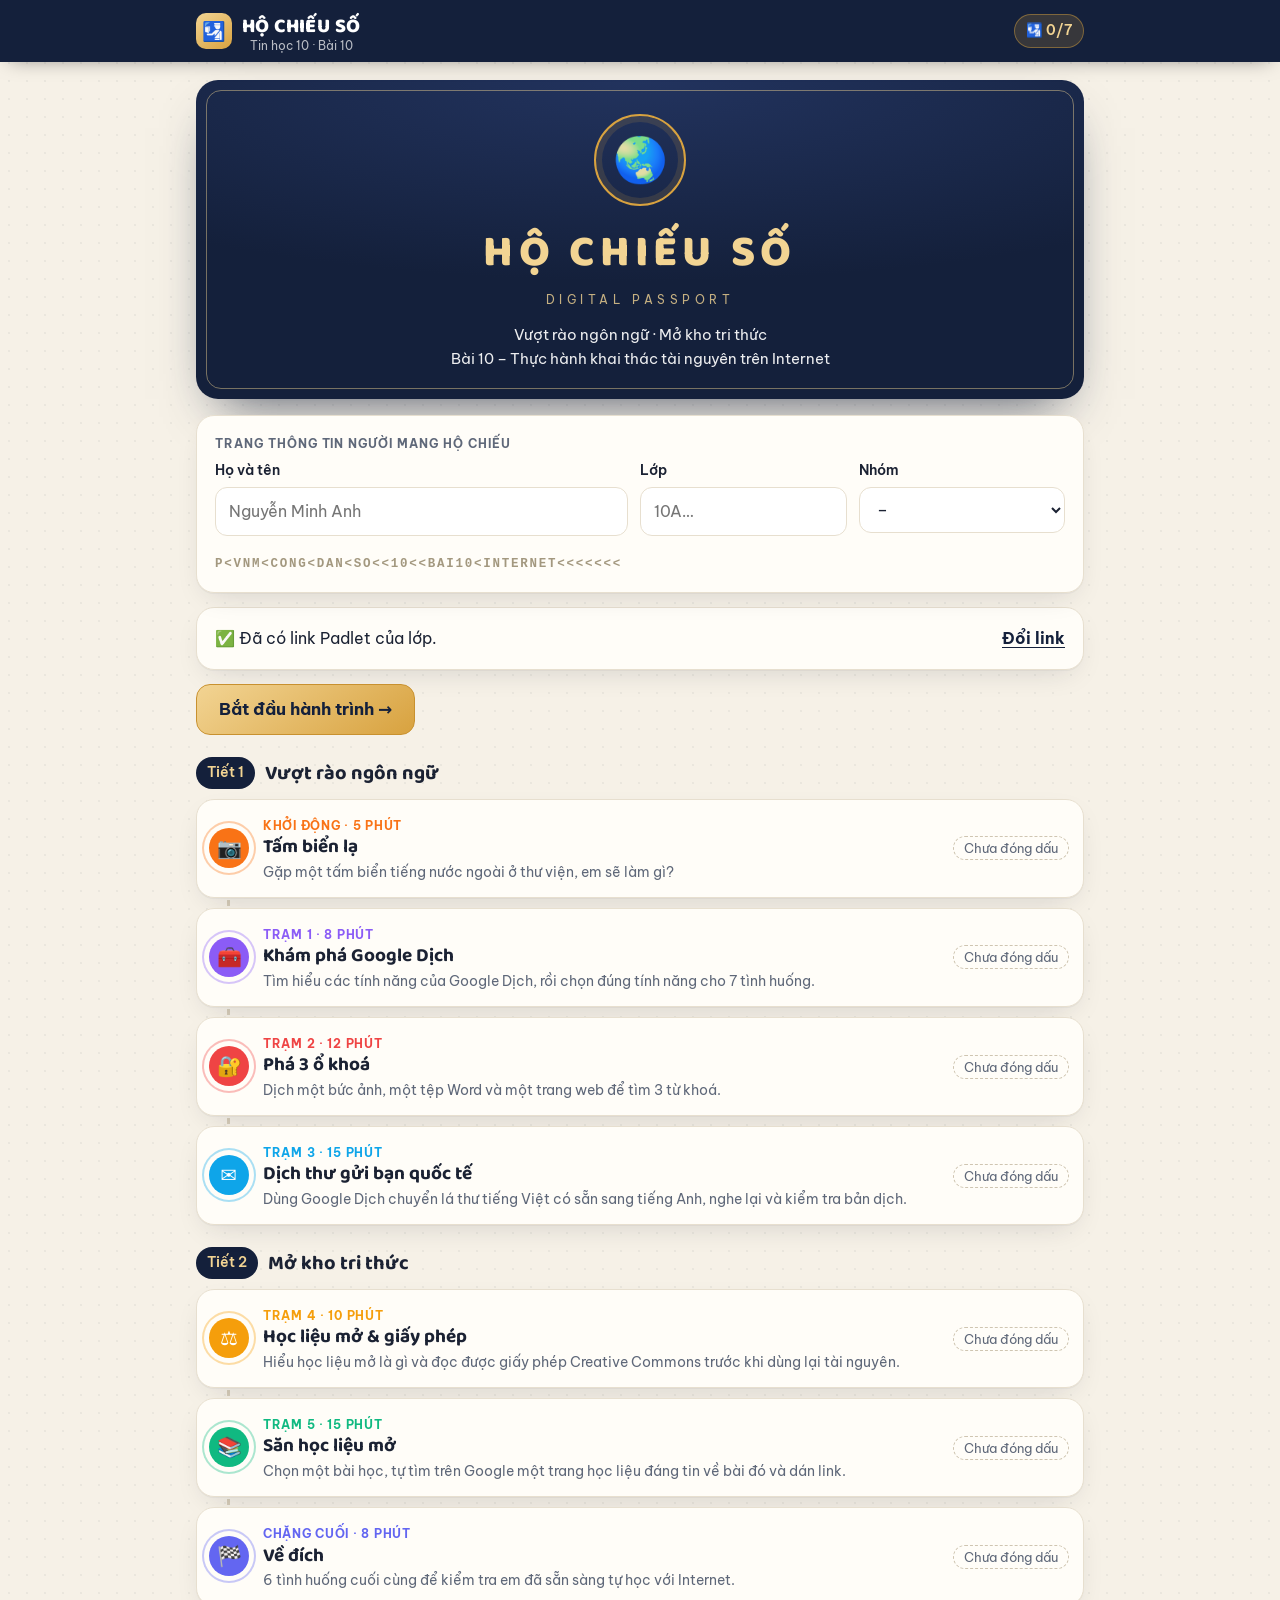
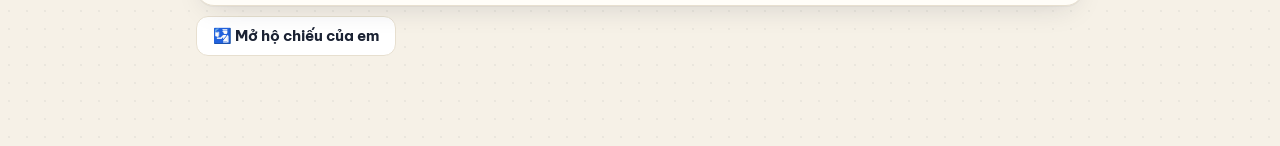
==== index.html @ a66eea4d "Hộ chiếu số: web hỗ trợ Bài 10 Tin học 10 Hành trình 7 trạm khai thác tài nguyên Internet (dịch máy," ====
<!doctype html>
<html lang="vi">
<head>
<meta charset="utf-8">
<meta name="viewport" content="width=device-width, initial-scale=1">
<title>Hộ chiếu số – Bài 10</title>
<meta name="description" content="Hành trình khai thác tài nguyên trên Internet – Tin học 10">
<link rel="preconnect" href="https://fonts.googleapis.com">
<link rel="preconnect" href="https://fonts.gstatic.com" crossorigin>
<link href="https://fonts.googleapis.com/css2?family=Baloo+2:wght@600;700;800&family=Be+Vietnam+Pro:wght@400;500;600;700&display=swap" rel="stylesheet">
<link rel="stylesheet" href="css/style.css">
</head>
<body>
<header class="bar">
  <div class="bar-in">
    <button class="logo" data-nav="home" aria-label="Về bản đồ hành trình">
      <span class="logo-mark" aria-hidden="true">🛂</span>
      <span><b>HỘ CHIẾU SỐ</b><small>Tin học 10 · Bài 10</small></span>
    </button>
    <div class="bar-right">
      <span class="who" id="who"></span>
      <button class="pill gold" data-nav="passport" id="stampCount" style="cursor:pointer;background:rgba(216,162,63,.18)">🛂 0/7</button>
    </div>
  </div>
</header>
<main id="app" aria-live="polite"></main>
<div class="toast" id="toast" role="status"></div>

<script src="js/config.js"></script>
<script src="js/data.js"></script>
<script src="js/app.js"></script>
</body>
</html>
---- css/style.css ----
/* ============ HỘ CHIẾU SỐ – giao diện ============ */
:root {
  --paper: #f6f1e7;
  --paper-2: #efe7d8;
  --card: #fffdf8;
  --ink: #1b2233;
  --muted: #5f6879;
  --line: #e7dfcf;
  --navy: #14203b;
  --navy-2: #22335e;
  --gold: #d8a23f;
  --gold-2: #f2d493;
  --ok: #15803d;
  --ok-soft: #e4f6ea;
  --bad: #c2410c;
  --bad-soft: #fdece4;
  --c: #14203b; /* màu trạm hiện tại */
  --r: 18px;
  --shadow: 0 1px 0 rgba(27, 34, 51, .04), 0 10px 30px -12px rgba(27, 34, 51, .18);
  --head: "Baloo 2", "Be Vietnam Pro", system-ui, sans-serif;
  --body: "Be Vietnam Pro", "Segoe UI", system-ui, -apple-system, Roboto, sans-serif;
}
* { box-sizing: border-box; }
html { -webkit-text-size-adjust: 100%; }
body {
  margin: 0; color: var(--ink); font: 16px/1.6 var(--body);
  background: var(--paper) radial-gradient(rgba(27, 34, 51, .05) 1px, transparent 1.2px) 0 0 / 18px 18px;
  min-height: 100vh;
}
img { max-width: 100%; display: block; }
a { color: inherit; }
button, input, select, textarea { font: inherit; color: inherit; }
h1, h2, h3 { font-family: var(--head); line-height: 1.15; margin: 0; letter-spacing: -.005em; }
h1 { font-size: clamp(28px, 6vw, 40px); font-weight: 800; }
h2 { font-size: 23px; font-weight: 700; }
h3 { font-size: 19px; font-weight: 700; }
p { margin: 0 0 10px; }
.muted { color: var(--muted); }
.small { font-size: 14px; }
.hidden { display: none !important; }
:focus-visible { outline: 3px solid var(--gold); outline-offset: 2px; border-radius: 8px; }

/* ---------- thanh trên ---------- */
.bar { position: sticky; top: 0; z-index: 20; background: var(--navy); color: #fff; box-shadow: 0 6px 20px -10px rgba(0, 0, 0, .5); }
.bar-in { max-width: 920px; margin: 0 auto; padding: 10px 16px; display: flex; align-items: center; gap: 12px; }
.logo { display: flex; align-items: center; gap: 10px; text-decoration: none; background: none; border: 0; cursor: pointer; padding: 0; color: #fff; }
.logo-mark { width: 36px; height: 36px; border-radius: 10px; background: linear-gradient(145deg, var(--gold-2), var(--gold)); color: var(--navy); display: grid; place-items: center; font-size: 19px; }
.logo b { font-family: var(--head); font-size: 20px; font-weight: 800; letter-spacing: .02em; }
.logo small { display: block; font-size: 11.5px; opacity: .7; line-height: 1; margin-top: -2px; }
.bar-right { margin-left: auto; display: flex; align-items: center; gap: 8px; }
.pill { display: inline-flex; align-items: center; gap: 6px; padding: 5px 11px; border-radius: 999px; font-size: 13.5px; font-weight: 600; }
.pill.gold { background: rgba(216, 162, 63, .18); color: var(--gold-2); border: 1px solid rgba(216, 162, 63, .45); }
.bar .who { font-size: 13.5px; opacity: .85; max-width: 38vw; overflow: hidden; text-overflow: ellipsis; white-space: nowrap; }
.logo b, .logo small, .pill { white-space: nowrap; }
@media (max-width: 560px) {
  .bar .who, .logo small { display: none; }
  .logo b { font-size: 18px; }
  .logo-mark { width: 32px; height: 32px; font-size: 17px; }
}

main { max-width: 920px; margin: 0 auto; padding: 18px 16px 90px; }
.view { animation: rise .35s ease both; }
@keyframes rise { from { opacity: 0; transform: translateY(10px); } to { opacity: 1; transform: none; } }

/* ---------- thẻ & nút ---------- */
.card { background: var(--card); border: 1px solid var(--line); border-radius: var(--r); box-shadow: var(--shadow); padding: 18px; margin: 0 0 14px; }
.card.tint { background: color-mix(in srgb, var(--c) 7%, var(--card)); border-color: color-mix(in srgb, var(--c) 22%, var(--line)); }
.label { font-size: 12px; font-weight: 700; letter-spacing: .08em; text-transform: uppercase; color: var(--muted); margin-bottom: 6px; }
.row { display: flex; gap: 8px; flex-wrap: wrap; align-items: center; }
.grid2 { display: grid; grid-template-columns: 1fr 1fr; gap: 14px; }
@media (max-width: 680px) { .grid2 { grid-template-columns: 1fr; } }

.btn {
  display: inline-flex; align-items: center; justify-content: center; gap: 8px; cursor: pointer; text-decoration: none;
  border: 1.5px solid var(--line); background: #fff; color: var(--ink); border-radius: 12px;
  padding: 10px 16px; font-weight: 650; font-size: 15px; line-height: 1.2; transition: transform .08s, box-shadow .15s, background .15s;
}
.btn:hover { box-shadow: 0 4px 14px -6px rgba(27, 34, 51, .35); }
.btn:active { transform: translateY(1px); }
.btn.navy { background: var(--navy); border-color: var(--navy); color: #fff; }
.btn.go { background: var(--c); border-color: var(--c); color: #fff; }
.btn.gold { background: linear-gradient(145deg, var(--gold-2), var(--gold)); border-color: #c8912f; color: var(--navy); }
.btn.ghost { background: transparent; }
.btn.big { padding: 14px 22px; font-size: 17px; border-radius: 14px; }
.btn:disabled, .btn.disabled { opacity: .45; cursor: not-allowed; box-shadow: none; }
.btn.disabled { pointer-events: none; }
textarea:disabled, input:disabled { background: var(--paper-2); cursor: not-allowed; }
.link { background: none; border: 0; padding: 0; color: var(--c); font-weight: 650; cursor: pointer; text-decoration: underline; text-underline-offset: 3px; }

input[type=text], input[type=url], select, textarea {
  width: 100%; border: 1.5px solid var(--line); background: #fff; border-radius: 12px; padding: 11px 13px; transition: border-color .15s;
}
textarea { min-height: 96px; resize: vertical; line-height: 1.5; }
input:focus, select:focus, textarea:focus { outline: none; border-color: var(--c); box-shadow: 0 0 0 3px color-mix(in srgb, var(--c) 18%, transparent); }
.field { margin: 0 0 12px; }
.field > span { display: block; font-size: 14px; font-weight: 600; margin-bottom: 5px; }

/* ---------- bìa hộ chiếu ---------- */
.cover {
  position: relative; overflow: hidden; border-radius: 22px; color: var(--gold-2); text-align: center;
  padding: 34px 20px 28px; margin-bottom: 16px;
  background: radial-gradient(120% 90% at 50% 0%, var(--navy-2), var(--navy) 70%);
  box-shadow: 0 24px 50px -24px rgba(20, 32, 59, .8);
}
.cover::before { content: ""; position: absolute; inset: 10px; border: 1.5px solid rgba(242, 212, 147, .45); border-radius: 15px; pointer-events: none; }
.cover .emblem {
  width: 92px; height: 92px; margin: 0 auto 12px; border-radius: 50%; display: grid; place-items: center; font-size: 44px;
  border: 2px solid var(--gold); box-shadow: inset 0 0 0 6px rgba(216, 162, 63, .15);
}
.cover .t1 { font-family: var(--head); font-size: clamp(30px, 7vw, 44px); font-weight: 800; letter-spacing: .12em; color: var(--gold-2); }
.cover .t2 { letter-spacing: .38em; font-size: 12px; opacity: .8; margin-top: 2px; }
.cover .t3 { color: #fff; opacity: .92; margin-top: 14px; font-size: 15px; }
.datapage { position: relative; overflow: hidden; }
.datapage .mrz { font: 600 12.5px/1.4 ui-monospace, Consolas, monospace; letter-spacing: .14em; color: #a3987f; margin-top: 8px; word-break: break-all; }
.idgrid { display: grid; grid-template-columns: 2fr 1fr 1fr; gap: 12px; }
@media (max-width: 560px) { .idgrid { grid-template-columns: 1fr 1fr; } .idgrid .full { grid-column: 1 / -1; } }

/* ---------- bản đồ hành trình ---------- */
.part { display: flex; align-items: center; gap: 10px; margin: 22px 0 10px; }
.part b { font-family: var(--head); font-size: 20px; }
.part .pill { background: var(--navy); color: var(--gold-2); }
.route { list-style: none; margin: 0; padding: 0; position: relative; }
.route::before { content: ""; position: absolute; left: 31px; top: 10px; bottom: 10px; border-left: 3px dashed #d6ccb8; }
.stop { position: relative; display: flex; align-items: center; gap: 14px; width: 100%; text-align: left; cursor: pointer;
  background: var(--card); border: 1px solid var(--line); border-radius: var(--r); padding: 12px 14px 12px 12px; margin: 0 0 10px; box-shadow: var(--shadow); transition: transform .12s, border-color .15s; }
.stop:hover { transform: translateX(3px); border-color: var(--sc); }
.stop .node { flex: 0 0 40px; height: 40px; border-radius: 50%; display: grid; place-items: center; font-size: 20px; background: var(--sc); color: #fff; box-shadow: 0 0 0 5px var(--card), 0 0 0 7px color-mix(in srgb, var(--sc) 35%, transparent); z-index: 1; }
.stop .txt { flex: 1; min-width: 0; }
.stop .no { font-size: 12px; font-weight: 700; letter-spacing: .06em; text-transform: uppercase; color: var(--sc); }
.stop .nm { font-family: var(--head); font-weight: 700; font-size: 19px; line-height: 1.15; }
.stop .gl { font-size: 13.5px; color: var(--muted); }
.stop .st { flex: 0 0 auto; }
.stop .mini-stamp { width: 54px; height: 54px; transform: rotate(-10deg); }
.stop .todo { font-size: 13px; color: var(--muted); border: 1.5px dashed #cfc5b1; border-radius: 999px; padding: 3px 10px; white-space: nowrap; }

/* ---------- đầu trạm ---------- */
.hero {
  position: relative; overflow: hidden; color: #fff; border-radius: 22px; padding: 20px 20px 22px; margin-bottom: 16px;
  background: linear-gradient(135deg, var(--c), color-mix(in srgb, var(--c) 60%, #14203b));
  box-shadow: 0 20px 40px -24px color-mix(in srgb, var(--c) 80%, #000);
}
.hero::after { content: attr(data-emoji); position: absolute; right: -10px; bottom: -28px; font-size: 130px; opacity: .18; transform: rotate(-12deg); }
.hero .back { background: rgba(255, 255, 255, .16); border: 1px solid rgba(255, 255, 255, .3); color: #fff; border-radius: 999px; padding: 5px 12px; font-size: 14px; cursor: pointer; margin-bottom: 12px; }
.hero .meta { font-size: 13px; font-weight: 700; letter-spacing: .08em; text-transform: uppercase; opacity: .9; }
.hero h1 { color: #fff; margin: 2px 0 6px; }
.hero p { margin: 0; max-width: 560px; opacity: .95; }
.progressbar { height: 8px; background: rgba(255, 255, 255, .25); border-radius: 99px; overflow: hidden; margin-top: 14px; max-width: 360px; }
.progressbar i { display: block; height: 100%; background: #fff; border-radius: 99px; transition: width .4s; }

/* ---------- bước ---------- */
.steps { list-style: none; counter-reset: s; padding: 0; margin: 8px 0 12px; }
.steps li { counter-increment: s; position: relative; padding: 6px 0 6px 40px; }
.steps li::before { content: counter(s); position: absolute; left: 0; top: 5px; width: 28px; height: 28px; border-radius: 50%; background: color-mix(in srgb, var(--c) 14%, #fff); color: var(--c); font-weight: 800; display: grid; place-items: center; font-size: 14px; }

/* ---------- lựa chọn ---------- */
.opts { display: grid; gap: 8px; grid-template-columns: 1fr 1fr; }
.opts.one { grid-template-columns: 1fr; }
@media (max-width: 560px) { .opts { grid-template-columns: 1fr; } }
.opt { display: flex; gap: 10px; align-items: center; text-align: left; cursor: pointer; background: #fff; border: 1.5px solid var(--line); border-radius: 12px; padding: 10px 12px; transition: border-color .12s, background .12s, transform .08s; }
.opt:hover:not(:disabled) { border-color: var(--c); transform: translateY(-1px); }
.opt .k { flex: 0 0 30px; height: 30px; border-radius: 9px; display: grid; place-items: center; background: var(--paper-2); font-weight: 800; font-size: 15px; }
.opt.sel { border-color: var(--c); background: color-mix(in srgb, var(--c) 9%, #fff); }
.opt.right { border-color: var(--ok); background: var(--ok-soft); }
.opt.right .k { background: var(--ok); color: #fff; }
.opt.wrong { border-color: var(--bad); background: var(--bad-soft); }
.opt.wrong .k { background: var(--bad); color: #fff; }
.opt:disabled { cursor: default; }
.fb { border-radius: 12px; padding: 10px 13px; margin-top: 10px; font-size: 15px; }
.fb.ok { background: var(--ok-soft); color: #14532d; }
.fb.no { background: var(--bad-soft); color: #7c2d12; }
.fb.info { background: color-mix(in srgb, var(--c) 9%, #fff); }

.qcard { position: relative; }
.qcard .num { position: absolute; top: -10px; left: 16px; background: var(--c); color: #fff; font-weight: 800; font-size: 13px; border-radius: 999px; padding: 2px 10px; }
.qcard .q { font-weight: 650; font-size: 17px; margin: 6px 0 12px; }

/* ---------- ô mã ---------- */
.codebox { display: flex; gap: 8px; }
.codebox input { font-size: 18px; font-weight: 600; letter-spacing: .02em; }
.codebox .btn { flex: 0 0 auto; }
.shake { animation: shake .4s; }
@keyframes shake { 20%, 60% { transform: translateX(-6px); } 40%, 80% { transform: translateX(6px); } }

/* ---------- ổ khoá ---------- */
.lock { position: relative; }
.lock .lk-head { display: flex; align-items: center; gap: 12px; margin-bottom: 8px; }
.lock .padlock { width: 50px; height: 50px; flex: 0 0 50px; border-radius: 14px; display: grid; place-items: center; font-size: 26px; background: var(--bad-soft); transition: transform .3s; }
.lock.open .padlock { background: var(--ok-soft); transform: rotate(-8deg) scale(1.05); }
.lock .tag { font-size: 12.5px; font-weight: 700; border-radius: 999px; padding: 2px 9px; background: var(--paper-2); }
.lock.open { border-color: #9fd8b2; }
.preview { border-radius: 14px; overflow: hidden; border: 1px solid var(--line); margin: 10px 0; background: #fff; }
.preview img { width: 100%; max-height: 520px; object-fit: contain; background: #111; }

/* ---------- bàn dịch ---------- */
.stepper { display: grid; gap: 12px; }
.dstep { border-left: 4px solid color-mix(in srgb, var(--c) 30%, var(--line)); padding: 2px 0 4px 14px; }
.dstep.done { border-left-color: var(--ok); }
.dstep h3 { display: flex; align-items: center; gap: 8px; margin-bottom: 8px; }
.dstep h3 .n { width: 28px; height: 28px; border-radius: 50%; background: var(--c); color: #fff; font-size: 15px; display: grid; place-items: center; }
.dstep.done h3 .n { background: var(--ok); }
.compare { display: grid; grid-template-columns: 1fr 1fr; gap: 10px; }
.compare > div { background: #fff; border: 1px solid var(--line); border-radius: 12px; padding: 10px 12px; font-size: 15px; min-height: 64px; white-space: pre-wrap; }
@media (max-width: 560px) { .compare { grid-template-columns: 1fr; } }
.tips { display: grid; grid-template-columns: repeat(auto-fit, minmax(190px, 1fr)); gap: 10px; }
@media (max-width: 560px) { .tips { grid-template-columns: 1fr 1fr; } .tip { font-size: 13.5px; padding: 10px; } .tip b { font-size: 15.5px; } }
.tip { background: #fff; border: 1px solid var(--line); border-radius: 14px; padding: 12px; font-size: 14.5px; }
.tip b { display: block; font-family: var(--head); font-size: 17px; color: var(--c); }
.checks label { display: flex; gap: 10px; align-items: flex-start; padding: 6px 0; cursor: pointer; }
.checks input { width: 20px; height: 20px; margin-top: 3px; accent-color: var(--c); flex: 0 0 auto; }

/* ---------- thẻ kết quả để dán Padlet ---------- */
.ticket { background: #fff; border: 2px dashed color-mix(in srgb, var(--c) 45%, var(--line)); border-radius: 16px; padding: 14px 16px; white-space: pre-wrap; font-size: 15px; line-height: 1.55; }
.submit-box { background: var(--navy); color: #fff; border-radius: 18px; padding: 16px; margin-top: 12px; }
.submit-box h3 { color: var(--gold-2); margin-bottom: 6px; }
.submit-box ol { margin: 6px 0 12px; padding-left: 20px; }
.submit-box .btn { border-color: transparent; }
.submit-box .note { font-size: 13.5px; opacity: .8; }

/* ---------- thẻ nhu cầu ---------- */
.needs { display: grid; grid-template-columns: repeat(8, 1fr); gap: 8px; }
@media (max-width: 560px) { .needs { grid-template-columns: repeat(4, 1fr); } }
.needs button { height: 72px; border-radius: 12px; border: 1.5px solid var(--line); background: linear-gradient(160deg, #fff, var(--paper-2)); cursor: pointer; font-family: var(--head); font-size: 26px; font-weight: 800; color: var(--c); display: grid; place-items: center; }
.needs button[aria-pressed="true"] { background: var(--c); color: #fff; border-color: var(--c); transform: translateY(-3px); box-shadow: var(--shadow); }
.needcard { position: relative; border-radius: 20px; padding: 22px 20px 20px 20px; color: #fff; background: linear-gradient(150deg, var(--c), color-mix(in srgb, var(--c) 55%, #14203b)); margin-top: 12px; }
.needcard .big { font-size: 40px; line-height: 1; }
.needcard .q { font-family: var(--head); font-size: 23px; font-weight: 700; line-height: 1.25; margin: 10px 0 0; }
.needcard .corner { position: absolute; top: 14px; right: 16px; font-family: var(--head); font-weight: 800; opacity: .75; }
.repos { display: grid; grid-template-columns: repeat(auto-fill, minmax(210px, 1fr)); gap: 10px; }
.repo { display: block; text-decoration: none; background: #fff; border: 1.5px solid var(--line); border-radius: 14px; padding: 11px 13px; transition: border-color .12s, transform .1s; }
.repo:hover { border-color: var(--c); transform: translateY(-2px); }
.repo b { display: block; font-size: 15.5px; }
.repo span { display: block; font-size: 13px; color: var(--muted); }
.repo em { font-style: normal; font-size: 12px; font-weight: 700; color: var(--c); }
.repo.hot { border-color: var(--c); box-shadow: 0 0 0 3px color-mix(in srgb, var(--c) 15%, transparent); }
.stars { display: flex; gap: 4px; }
.stars button { background: none; border: 0; font-size: 28px; cursor: pointer; filter: grayscale(1); opacity: .45; padding: 0 2px; }
.stars button.on { filter: none; opacity: 1; }
.seg { display: inline-flex; background: var(--paper-2); border-radius: 12px; padding: 3px; gap: 3px; flex-wrap: wrap; }
.seg button { border: 0; background: transparent; border-radius: 9px; padding: 7px 12px; cursor: pointer; font-weight: 600; font-size: 14px; }
.seg button[aria-pressed="true"] { background: #fff; box-shadow: 0 1px 4px rgba(0, 0, 0, .12); color: var(--c); }

/* ---------- giấy phép ---------- */
.cc-legend { display: flex; flex-wrap: wrap; gap: 8px; }
.cc { display: inline-flex; align-items: center; gap: 6px; border-radius: 999px; padding: 5px 11px 5px 5px; background: #fff; border: 1.5px solid var(--line); font-size: 14px; }
.cc b { background: #1b1b1b; color: #fff; border-radius: 999px; padding: 2px 9px; font-size: 12.5px; letter-spacing: .04em; }
.lic-tag { display: inline-block; background: #1b1b1b; color: #fff; border-radius: 8px; padding: 3px 10px; font-weight: 700; font-size: 13.5px; letter-spacing: .03em; margin-bottom: 8px; }
.yn { display: grid; grid-template-columns: 1fr 1fr; gap: 8px; }
.yn .opt { justify-content: center; font-weight: 700; font-size: 16px; }
.arr-box { background: var(--warn-soft, #fef3c7); border: 1.5px solid #f0c36d; margin-top: 14px; }
.arr-box h3 { color: #92600c; }

/* ---------- hướng dẫn từng bước ---------- */
.step-no { display: inline-block; font-size: 12.5px; font-weight: 800; letter-spacing: .08em; text-transform: uppercase; color: var(--c); background: color-mix(in srgb, var(--c) 12%, #fff); border-radius: 999px; padding: 3px 11px; margin-bottom: 6px; }
.guide { background: color-mix(in srgb, var(--c) 6%, #fff); border: 1px dashed color-mix(in srgb, var(--c) 35%, var(--line)); border-radius: 14px; padding: 10px 14px; margin: 0 0 12px; font-size: 15px; }
.guide ol { margin: 4px 0 0; padding-left: 20px; }
.guide li { margin: 2px 0; }
.guide .when { margin-top: 8px; padding-top: 8px; border-top: 1px dashed color-mix(in srgb, var(--c) 30%, var(--line)); color: #3f4a5c; }
.dstep.card { border-left: 5px solid color-mix(in srgb, var(--c) 35%, var(--line)); }
.dstep.card.done { border-left-color: var(--ok); }
.dstep.locked { opacity: .5; pointer-events: none; filter: grayscale(.4); }
.flow { display: flex; flex-wrap: wrap; align-items: center; gap: 6px; font-size: 14.5px; }
.flow span { background: #fff; border: 1.5px solid color-mix(in srgb, var(--c) 35%, var(--line)); border-radius: 999px; padding: 5px 12px; font-weight: 650; }
.flow b { color: var(--c); font-size: 13px; }
.rules { list-style: none; padding: 10px 12px; margin: 8px 0 0; background: var(--paper-2); border-radius: 12px; font-size: 14.5px; }
.rules li { padding: 3px 0; color: #5a4a3a; }
.rules li.ok { color: var(--ok); }
.needcard .kw { margin: 12px 0 0; font-size: 15px; opacity: .95; }
.grid3 { display: grid; grid-template-columns: repeat(3, 1fr); gap: 12px; }
@media (max-width: 760px) { .grid3 { grid-template-columns: 1fr; } }
.where-box { margin-top: 4px; }

/* ---------- Trạm 4: quy tắc ghép kí hiệu CC ---------- */
.cc-chain { display: flex; flex-wrap: wrap; align-items: center; gap: 8px; margin: 10px 0 6px; }
.cc-chain b { color: var(--c); font-size: 20px; }
.cc-box { display: inline-flex; flex-direction: column; align-items: center; background: #1b1b1b; color: #fff; font-weight: 800; letter-spacing: .04em; border-radius: 10px; padding: 8px 14px; font-size: 17px; line-height: 1.1; }
.cc-box.opt-box { background: #fff; color: #1b1b1b; border: 2px dashed #1b1b1b; }
.cc-box i { font-style: normal; font-weight: 500; font-size: 13px; }
.cc-box small { font-size: 11px; font-weight: 600; color: var(--muted); letter-spacing: 0; margin-top: 2px; }

/* ---------- Trạm 5: dấu hiệu trang đáng tin ---------- */
.signs { border-radius: 14px; padding: 12px 14px; font-size: 14.5px; }
.signs ul { margin: 6px 0 0; padding-left: 18px; }
.signs.good { background: var(--ok-soft); color: #14532d; }
.signs.bad { background: var(--bad-soft); color: #7c2d12; }
.ticket.full { max-height: 380px; overflow: auto; font-size: 14.5px; }

/* ---------- Trạm 3: lá thư ---------- */
.outline { display: grid; grid-template-columns: repeat(auto-fit, minmax(160px, 1fr)); gap: 8px; margin: 0 0 12px; }
.outline div { background: #fff; border: 1px solid var(--line); border-radius: 12px; padding: 8px 10px; font-size: 14px; }
.outline b { display: block; color: var(--c); font-size: 14.5px; }
.outline span { color: var(--muted); }
textarea.letter { min-height: 220px; font-size: 16px; line-height: 1.65; }
.wc { display: flex; align-items: center; gap: 12px; margin-top: 8px; font-size: 14.5px; }
.wc-bar { flex: 0 0 140px; height: 8px; background: var(--paper-2); border-radius: 99px; overflow: hidden; }
.wc-bar i { display: block; height: 100%; background: var(--c); border-radius: 99px; transition: width .2s; }

/* ---------- Trạm 5: chọn bài học, chọn kho ---------- */
.topics { display: grid; grid-template-columns: repeat(4, 1fr); gap: 8px; }
@media (max-width: 760px) { .topics { grid-template-columns: 1fr 1fr; } }
.topic { display: flex; gap: 10px; align-items: center; text-align: left; cursor: pointer; background: #fff; border: 1.5px solid var(--line); border-radius: 14px; padding: 10px; transition: border-color .12s, transform .1s; }
.topic:hover { border-color: var(--c); transform: translateY(-1px); }
.topic .ti { font-size: 26px; flex: 0 0 auto; }
.topic small { display: block; font-size: 12px; font-weight: 700; color: var(--c); text-transform: uppercase; letter-spacing: .04em; }
.topic b { display: block; font-size: 14.5px; line-height: 1.3; }
.topic[aria-pressed="true"] { background: var(--c); border-color: var(--c); color: #fff; }
.topic[aria-pressed="true"] small { color: #fff; opacity: .85; }
.kwline { margin: 10px 0 0; font-size: 15px; }
.repo-pick { display: grid; grid-template-columns: repeat(auto-fill, minmax(200px, 1fr)); gap: 10px; }
.repo-pick .repo { position: relative; text-align: left; cursor: pointer; font: inherit; }
.repo.sel { border-color: var(--c); background: color-mix(in srgb, var(--c) 9%, #fff); box-shadow: 0 0 0 3px color-mix(in srgb, var(--c) 18%, transparent); }
.hot-tag { position: absolute; top: -9px; right: 10px; background: var(--c); color: #fff !important; font-style: normal; font-size: 11.5px; font-weight: 800; border-radius: 999px; padding: 1px 8px; }
.howto { margin-top: 12px; background: color-mix(in srgb, var(--c) 6%, #fff); border-radius: 14px; padding: 12px 14px; }

/* ---------- tính năng Google Dịch & ảnh minh hoạ ---------- */
.feats { display: grid; grid-template-columns: repeat(2, 1fr); gap: 12px; }
@media (max-width: 680px) { .feats { grid-template-columns: 1fr; } }
.feat { background: var(--card); border: 1px solid var(--line); border-radius: var(--r); box-shadow: var(--shadow); padding: 14px 16px; }
.feat-head { display: flex; gap: 12px; align-items: center; margin-bottom: 8px; }
.feat-ic { flex: 0 0 46px; height: 46px; border-radius: 14px; background: color-mix(in srgb, var(--c) 13%, #fff); display: grid; place-items: center; font-size: 24px; }
.feat .where { font-size: 12px; font-weight: 700; color: var(--c); }
.feat p { margin: 0 0 6px; }
.feat ul { margin: 0; padding-left: 18px; font-size: 14.5px; color: var(--muted); }
.fig { margin: 8px 0 12px; border-radius: 14px; overflow: hidden; border: 1px solid var(--line); background: #fff; }
.fig img { width: 100%; max-height: 300px; object-fit: contain; background: #f4f1ea; }

/* ---------- con dấu ---------- */
.stamp-svg text { font-family: var(--head); font-weight: 800; }
.stamp-overlay { position: fixed; inset: 0; z-index: 60; display: grid; place-items: center; background: rgba(20, 32, 59, .55); backdrop-filter: blur(3px); animation: fade .2s both; cursor: pointer; }
.stamp-overlay .inner { text-align: center; color: #fff; }
.stamp-overlay .stamp-svg { width: min(240px, 60vw); height: auto; animation: thump .55s cubic-bezier(.2, 1.6, .4, 1) both; filter: drop-shadow(0 10px 20px rgba(0, 0, 0, .35)); }
.stamp-overlay .msg { font-family: var(--head); font-size: 28px; font-weight: 800; margin-top: 14px; animation: rise .4s .35s both; }
.stamp-overlay .sub { opacity: .85; animation: rise .4s .45s both; }
@keyframes thump { 0% { transform: scale(2.6) rotate(-30deg); opacity: 0; } 60% { opacity: 1; } 100% { transform: scale(1) rotate(-12deg); opacity: 1; } }
@keyframes fade { from { opacity: 0; } }
.confetti { position: fixed; top: -12px; width: 10px; height: 14px; z-index: 61; border-radius: 2px; animation: fall linear forwards; pointer-events: none; }
@keyframes fall { to { transform: translateY(105vh) rotate(720deg); } }

/* ---------- trang hộ chiếu ---------- */
.stamps { display: grid; grid-template-columns: repeat(4, 1fr); gap: 12px; }
@media (max-width: 560px) { .stamps { grid-template-columns: repeat(3, 1fr); } }
.slot { aspect-ratio: 1; border: 2px dashed #d6ccb8; border-radius: 50%; display: grid; place-items: center; text-align: center; font-size: 12px; color: #a59a83; padding: 8px; }
.slot.filled { border: 0; padding: 0; }
.slot .stamp-svg { width: 100%; height: auto; }
.passport-page { background: #fffdf6 repeating-linear-gradient(0deg, transparent 0 27px, rgba(216, 162, 63, .09) 27px 28px); }
.result-list { list-style: none; padding: 0; margin: 10px 0 0; }
.result-list li { display: flex; justify-content: space-between; gap: 10px; padding: 8px 0; border-bottom: 1px dashed var(--line); }
.result-list li b { white-space: nowrap; }

.toast { position: fixed; left: 50%; bottom: 22px; transform: translateX(-50%) translateY(20px); background: var(--navy); color: #fff; padding: 11px 18px; border-radius: 12px; font-size: 14.5px; opacity: 0; transition: .25s; z-index: 70; pointer-events: none; max-width: 90vw; text-align: center; }
.toast.show { opacity: 1; transform: translateX(-50%) translateY(0); }
.nextbar { display: flex; justify-content: space-between; gap: 10px; margin-top: 18px; flex-wrap: wrap; }

/* ============ TRANG GIÁO VIÊN ============ */
.t main { max-width: 1240px; }
.t .bar-in { max-width: 1240px; flex-wrap: wrap; }
.tabs { display: flex; gap: 6px; overflow-x: auto; padding: 0 16px 10px; max-width: 1240px; margin: 0 auto; scrollbar-width: none; }
.tabs::-webkit-scrollbar { display: none; }
.tabs button { flex: 0 0 auto; border: 1px solid rgba(255, 255, 255, .22); background: transparent; color: #fff; border-radius: 999px; padding: 6px 13px; font-size: 14px; cursor: pointer; white-space: nowrap; }
.tabs button[aria-selected="true"] { background: var(--gold); border-color: var(--gold); color: var(--navy); font-weight: 700; }
.timer { display: flex; align-items: center; gap: 6px; margin-left: auto; flex-wrap: wrap; }
.timer button { border: 1px solid rgba(255, 255, 255, .25); background: rgba(255, 255, 255, .08); color: #fff; border-radius: 9px; padding: 5px 9px; cursor: pointer; font-size: 14px; }
.clock { font: 800 26px/1 var(--head); font-variant-numeric: tabular-nums; min-width: 96px; text-align: center; padding: 6px 10px; border-radius: 10px; background: rgba(255, 255, 255, .1); color: #fff; }
.clock.run { background: var(--gold); color: var(--navy); }
.clock.end { background: #dc2626; animation: blink 1s infinite; }
@keyframes blink { 50% { opacity: .5; } }
.proj { font-size: clamp(18px, 2.1vw, 26px); line-height: 1.45; }
.proj h2 { font-size: clamp(26px, 3vw, 38px); margin-bottom: 10px; }
.qrbox { background: #fff; border-radius: 16px; padding: 14px; display: grid; place-items: center; min-height: 140px; border: 1px solid var(--line); }
.qrcol { display: grid; justify-items: center; gap: 10px; text-align: center; }
.mono { font-family: ui-monospace, Consolas, monospace; font-size: 14px; word-break: break-all; }
table.t { width: 100%; border-collapse: collapse; font-size: 15px; background: #fff; border-radius: 12px; overflow: hidden; }
table.t th, table.t td { border: 1px solid var(--line); padding: 9px 11px; text-align: left; vertical-align: top; }
table.t th { background: var(--navy); color: #fff; font-weight: 600; }
.answer { background: var(--ok-soft); border-radius: 12px; padding: 12px 14px; font-weight: 600; }
.reveal-hide { filter: blur(9px); user-select: none; transition: filter .2s; }
@media print { .bar, .tabs, .no-print { display: none !important; } body { background: #fff; } .card { box-shadow: none; break-inside: avoid; } }
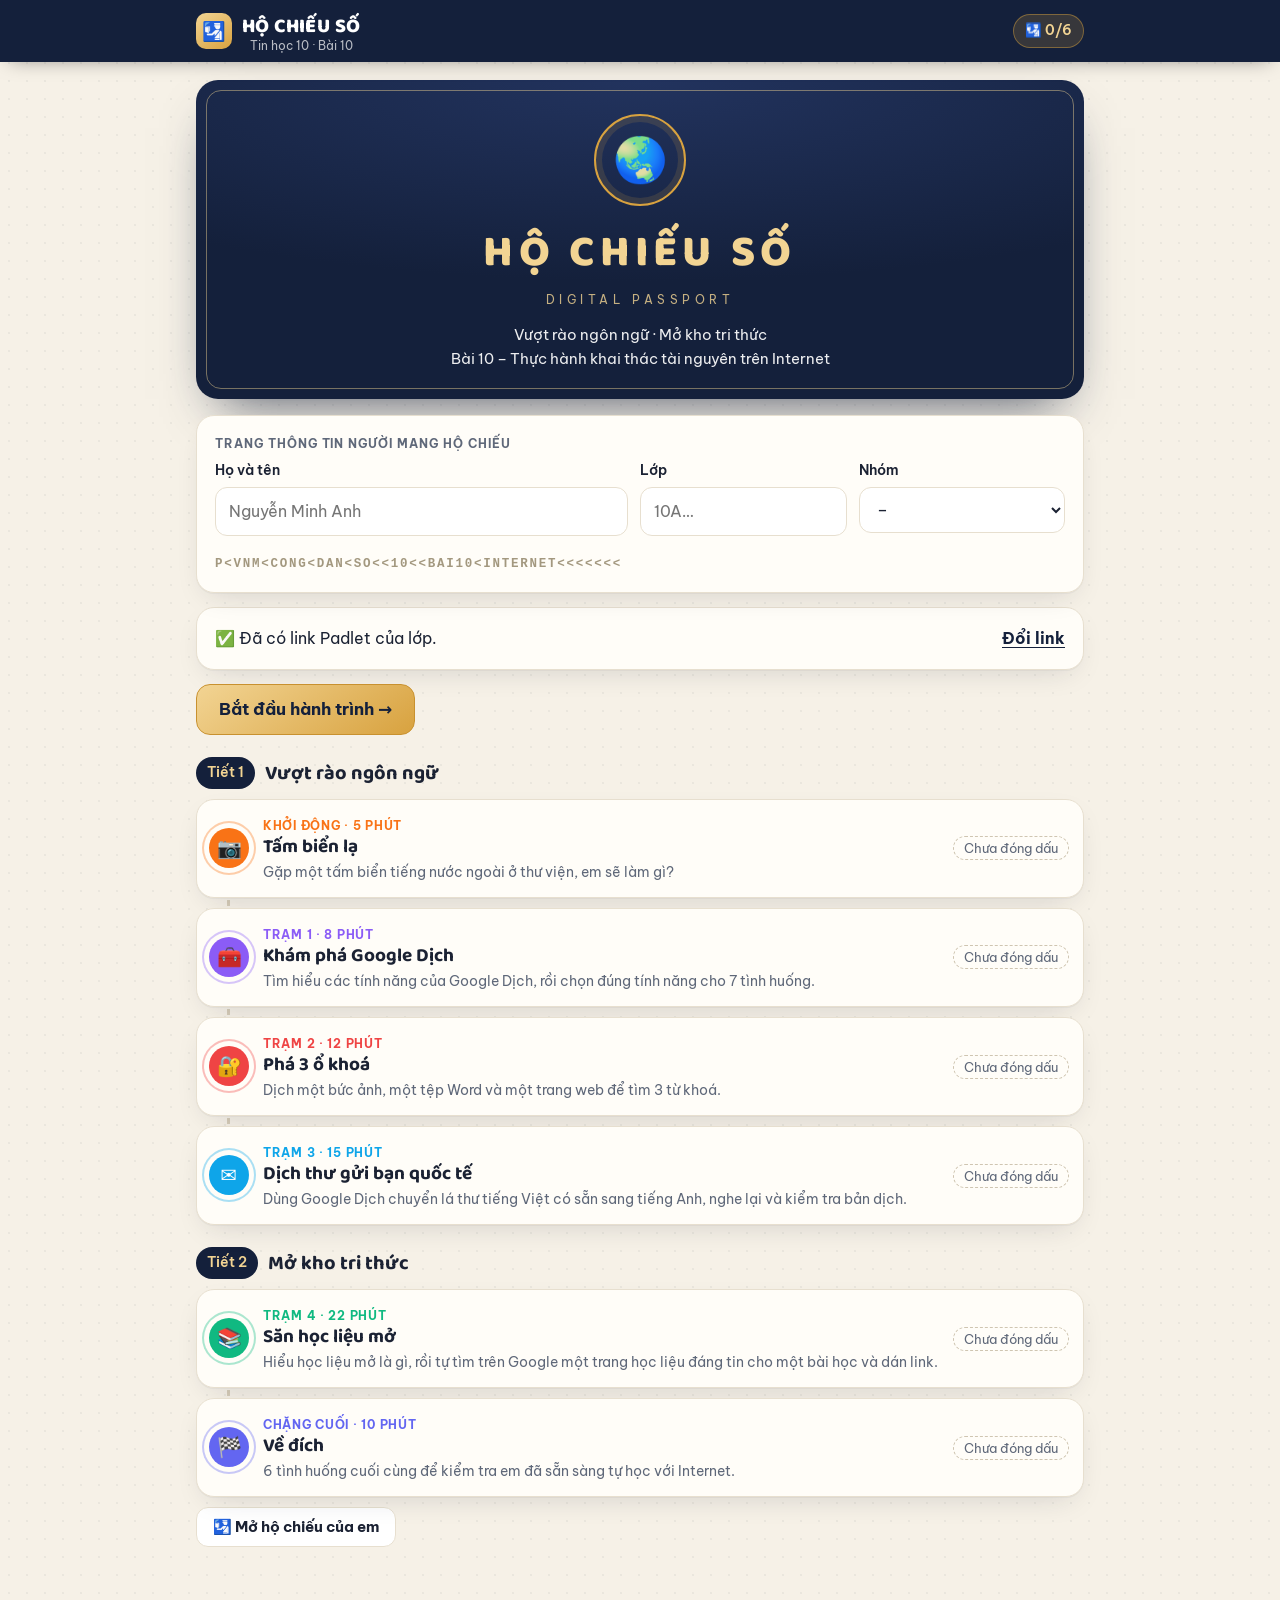
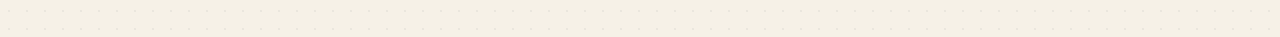
==== commit 4166bbce: "Bỏ nội dung Creative Commons, gộp học liệu mở vào trạm Săn học liệu - Xoá trạm "Học liệu mở & giấy p" ====
--- a/index.html
+++ b/index.html
@@ -19,7 +19,7 @@
     </button>
     <div class="bar-right">
       <span class="who" id="who"></span>
-      <button class="pill gold" data-nav="passport" id="stampCount" style="cursor:pointer;background:rgba(216,162,63,.18)">🛂 0/7</button>
+      <button class="pill gold" data-nav="passport" id="stampCount" style="cursor:pointer;background:rgba(216,162,63,.18)">🛂 0/6</button>
     </div>
   </div>
 </header>
--- a/css/style.css
+++ b/css/style.css
@@ -239,15 +239,6 @@
 .seg button { border: 0; background: transparent; border-radius: 9px; padding: 7px 12px; cursor: pointer; font-weight: 600; font-size: 14px; }
 .seg button[aria-pressed="true"] { background: #fff; box-shadow: 0 1px 4px rgba(0, 0, 0, .12); color: var(--c); }
 
-/* ---------- giấy phép ---------- */
-.cc-legend { display: flex; flex-wrap: wrap; gap: 8px; }
-.cc { display: inline-flex; align-items: center; gap: 6px; border-radius: 999px; padding: 5px 11px 5px 5px; background: #fff; border: 1.5px solid var(--line); font-size: 14px; }
-.cc b { background: #1b1b1b; color: #fff; border-radius: 999px; padding: 2px 9px; font-size: 12.5px; letter-spacing: .04em; }
-.lic-tag { display: inline-block; background: #1b1b1b; color: #fff; border-radius: 8px; padding: 3px 10px; font-weight: 700; font-size: 13.5px; letter-spacing: .03em; margin-bottom: 8px; }
-.yn { display: grid; grid-template-columns: 1fr 1fr; gap: 8px; }
-.yn .opt { justify-content: center; font-weight: 700; font-size: 16px; }
-.arr-box { background: var(--warn-soft, #fef3c7); border: 1.5px solid #f0c36d; margin-top: 14px; }
-.arr-box h3 { color: #92600c; }
 
 /* ---------- hướng dẫn từng bước ---------- */
 .step-no { display: inline-block; font-size: 12.5px; font-weight: 800; letter-spacing: .08em; text-transform: uppercase; color: var(--c); background: color-mix(in srgb, var(--c) 12%, #fff); border-radius: 999px; padding: 3px 11px; margin-bottom: 6px; }
@@ -269,13 +260,6 @@
 @media (max-width: 760px) { .grid3 { grid-template-columns: 1fr; } }
 .where-box { margin-top: 4px; }
 
-/* ---------- Trạm 4: quy tắc ghép kí hiệu CC ---------- */
-.cc-chain { display: flex; flex-wrap: wrap; align-items: center; gap: 8px; margin: 10px 0 6px; }
-.cc-chain b { color: var(--c); font-size: 20px; }
-.cc-box { display: inline-flex; flex-direction: column; align-items: center; background: #1b1b1b; color: #fff; font-weight: 800; letter-spacing: .04em; border-radius: 10px; padding: 8px 14px; font-size: 17px; line-height: 1.1; }
-.cc-box.opt-box { background: #fff; color: #1b1b1b; border: 2px dashed #1b1b1b; }
-.cc-box i { font-style: normal; font-weight: 500; font-size: 13px; }
-.cc-box small { font-size: 11px; font-weight: 600; color: var(--muted); letter-spacing: 0; margin-top: 2px; }
 
 /* ---------- Trạm 5: dấu hiệu trang đáng tin ---------- */
 .signs { border-radius: 14px; padding: 12px 14px; font-size: 14.5px; }
